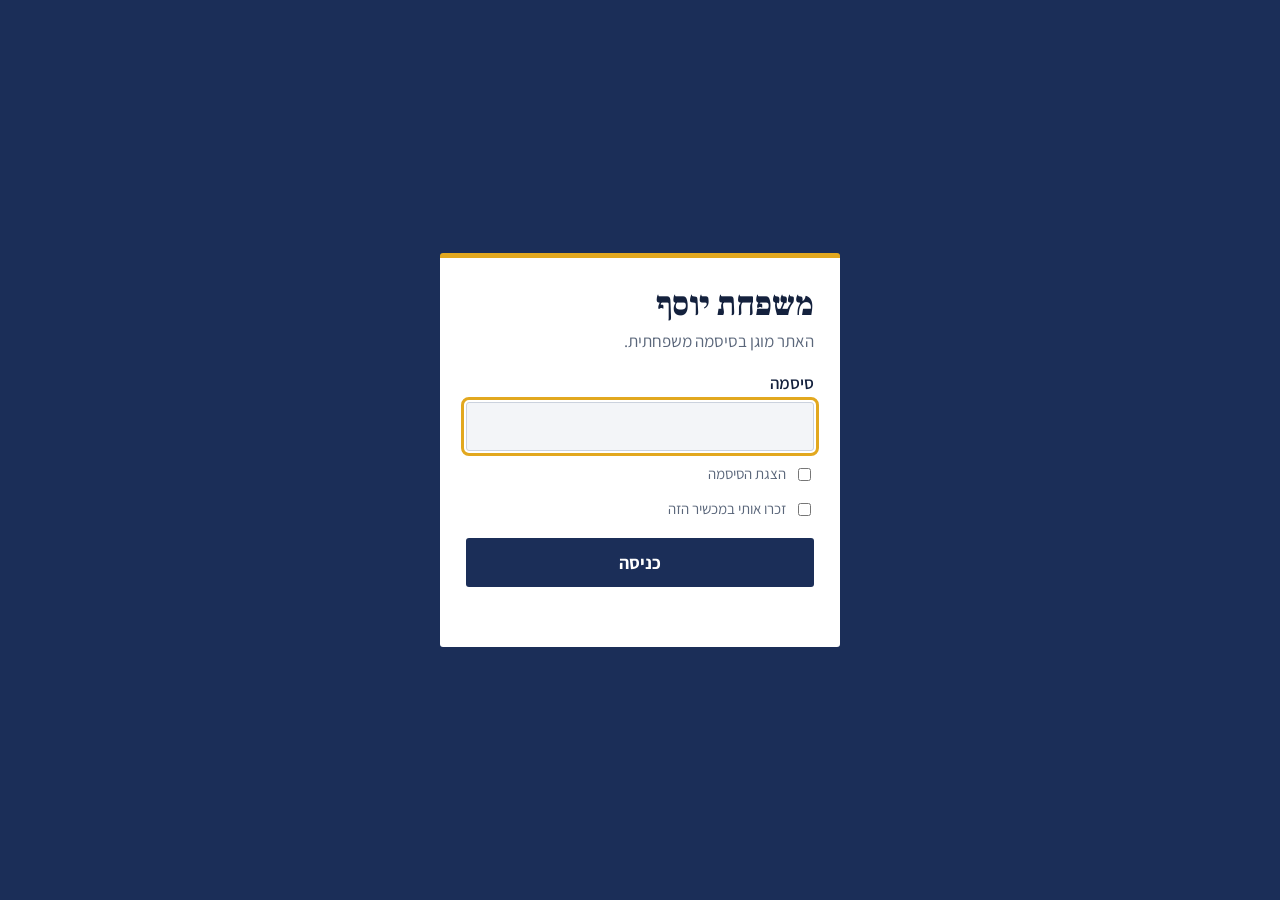
==== index.html @ 4f8b2cb7 "כנסים: אתר ציבורי לכנס יוסף השני 2026" ====
﻿<!doctype html>
<html lang="he" dir="rtl">
<head>
<meta charset="utf-8">
<meta name="viewport" content="width=device-width, initial-scale=1">
<meta name="robots" content="noindex,nofollow">
<meta name="referrer" content="no-referrer">
<title>דף הבית · משפחת יוסף</title>
<link rel="preconnect" href="https://fonts.googleapis.com"><link rel="preconnect" href="https://fonts.gstatic.com" crossorigin><link href="https://fonts.googleapis.com/css2?family=Assistant:wght@400;600;700&family=Frank+Ruhl+Libre:wght@500;700;900&display=swap" rel="stylesheet">
<link rel="stylesheet" href="assets/site.css">
<script>document.documentElement.classList.add('locked')</script>
</head>
<body>
<a class="skip" href="#main">דלגו לתוכן</a>
<header class="site"><div class="in"><a class="brand" href="index.html">משפחת יוסף</a><nav class="nav" aria-label="ניווט ראשי"><a href="index.html" aria-current="page">ראשי</a> <a href="meetings.html">כנסים</a></nav></div></header>
<section class="hero"><div class="in"><div><h1>משפחת יוסף <span class="hero-sub">אברהם וסלמה</span></h1><p>מקום אחד לסיפור המשפחה: ציר זמן, עץ משפחה, תמונות, עדויות ומסמכים.</p><div class="hero-portraits"><figure class="hero-oval"><img src="assets/hero-avraham.jpg" alt="אברהם יוסף"></figure><figure class="hero-oval"><img src="assets/hero-salma.jpg" alt="סלמה יוסף"></figure></div></div><div class="gens" id="gens"></div></div></section>
<main id="main"><div class="tiles"><a class="tile t-meet" href="meetings.html"><h2>כנסים</h2><p>כנס יוסף: מפגשי המשפחה, מה היה ומה הבא.</p><div class=st id=st-meet></div></a>
</div></main>
<footer class="sitefoot"><div class="in"><span>משפחת יוסף</span> <span id="built"></span> <button type="button" class="lockbtn" id="lock">נעילת האתר במכשיר זה</button></div></footer>
<noscript><div class="gate"><div class="box"><h1>משפחת יוסף</h1><p>האתר צריך JavaScript כדי להיפתח.</p></div></div></noscript>
<script>window.PAGE_SCRIPTS=['assets/common.js','assets/home.js'];</script>
<script src="assets/data.js"></script>
<script src="assets/gate.js"></script>
</body>
</html>
---- assets/site.css ----
/* משפחת יוסף · shared styles for all pages */
:root {
  --paper: #F3F5F8;
  --card: #FFFFFF;
  --ink: #14213D;
  --muted: #5A667A;
  --rule: #CBD2DD;
  --indigo: #1B2E58;
  --c-birth: #14808B;
  --c-grand: #2F5FB3;
  --c-great: #5E8A2A;
  --c-death: #C42B2B;
  --c-milestone: #B97F0A;
  --c-conference: #7A44A8;
  --hl: #FFF1C7;
  --hl-edge: #E2A81F;
  --c-male: #8EC5E6;
  --c-female: #F4A7B9;
  --serif: "Frank Ruhl Libre", "David", "Times New Roman", serif;
  --sans: "Assistant", "Segoe UI", "Arial Hebrew", Arial, sans-serif;
  color-scheme: light;
}
@media (prefers-color-scheme: dark) {
  :root {
    --paper: #0E1527; --card: #16203A; --ink: #E7EBF4; --muted: #9CA8BF; --rule: #2B3B5E; --indigo: #0A1124;
    --c-birth: #4FC3CF; --c-grand: #7FA6F0; --c-great: #9BCB63; --c-death: #FF7B7B; --c-milestone: #EBB544; --c-conference: #C39BEE;
    --hl: #3A3220; --hl-edge: #EBB544;
    --c-male: #5AABDE; --c-female: #EC8FAD;
    color-scheme: dark;
  }
}
* { box-sizing: border-box; }
html { scroll-behavior: smooth; }
body { margin: 0; background: var(--paper); color: var(--ink); font-family: var(--sans); font-size: 17px; line-height: 1.5; }
a { color: inherit; }
:focus-visible { outline: 3px solid var(--hl-edge); outline-offset: 2px; }
.skip { position: absolute; inset-inline-start: 8px; top: -60px; background: var(--card); color: var(--ink); padding: 8px 14px; z-index: 20; border: 2px solid var(--hl-edge); }
.skip:focus { top: 8px; }

/* ---------- site header and navigation (every page) ---------- */
.site { background: var(--indigo); color: #F4F6FB; }
.site .in { max-width: 980px; margin: 0 auto; padding: 0 16px; display: flex; align-items: center; gap: 8px 28px; flex-wrap: wrap; }
.brand { font-family: var(--serif); font-weight: 900; font-size: 25px; text-decoration: none; padding: 12px 0; color: #fff; }
.nav { display: flex; flex-wrap: wrap; gap: 0 4px; }
.nav a { display: block; padding: 15px 11px 12px; text-decoration: none; color: #C5CFE4; font-weight: 600; font-size: 16px; border-bottom: 3px solid transparent; }
.nav a:hover { color: #fff; }
.nav a[aria-current="page"] { color: #fff; border-bottom-color: var(--hl-edge); }

/* ---------- page heading (inner pages) ---------- */
.pagehead { max-width: 880px; margin: 0 auto; padding: 38px 16px 14px; }
.pagehead h1 { font-family: var(--serif); font-weight: 900; font-size: clamp(30px, 5vw, 46px); line-height: 1.12; margin: 0 0 10px; letter-spacing: -.01em; }
.pagehead p { margin: 0; max-width: 38em; color: var(--muted); font-size: 18px; }

/* ---------- landing page ---------- */
.hero { background-color: var(--indigo); color: #F4F6FB; padding: 18px 16px 54px; position: relative; }
.hero .in { max-width: 980px; margin: 0 auto; display: grid; grid-template-columns: 1fr 380px; gap: 28px 44px; align-items: stretch; position: relative; z-index: 1; }
.hero-right { display: flex; flex-direction: column; gap: 20px; align-items: center; }
.hero-portraits { display: flex; gap: 24px; justify-content: center; margin-top: 20px; }
.hero-oval { margin: 0; width: 150px; height: 190px; border-radius: 50% / 45%; overflow: hidden; border: 3px solid rgba(255,255,255,0.35); box-shadow: 0 4px 18px rgba(0,0,0,0.45); flex-shrink: 0; }
.hero-oval img { width: 100%; height: 100%; object-fit: cover; display: block; }
.hero h1 { font-family: var(--serif); font-weight: 900; font-size: clamp(40px, 7.5vw, 76px); line-height: 1.02; margin: 18px 0 16px; letter-spacing: -.015em; }
.hero-sub { font-family: var(--sans); font-size: 20px; font-weight: 400; color: #C5CFE4; letter-spacing: 0; vertical-align: baseline; }
.hero p { margin: 0 0 8px; max-width: 26em; font-size: 20px; color: #C5CFE4; }
/* פירמידת דורות */
.gens { display: flex; flex-direction: column; gap: 0; padding-top: 18px; box-sizing: border-box; align-items: center; justify-content: space-between; height: 100%; }
.pyr-row { display: flex; flex-direction: column; align-items: center; gap: 6px; }
.pyr-dots { display: flex; flex-wrap: wrap; justify-content: center; gap: 6px; }
.pyr-dot { width: 14px; height: 14px; border-radius: 50%; display: inline-block; opacity: 0; animation: pop .4s ease-out forwards; background: var(--pdc); flex-shrink: 0; }
.pyr-lbl { font-size: 14px; color: #9BACC8; letter-spacing: .02em; }
.pyr-more { font-size: 12px; color: #9BACC8; align-self: center; padding-inline-start: 2px; }
.pyr-g1 { --pdc: #E8B23C; } /* זהב — אברהם וסלמה */
.pyr-g2 { --pdc: #4FC3CF; } /* טורקיז — ילדים */
.pyr-g3 { --pdc: #7FA6F0; } /* כחול — נכדים */
.pyr-g4 { --pdc: #9BCB63; } /* ירוק — נינים */
@keyframes pop { from { opacity: 0; transform: scale(.3); } to { opacity: 1; transform: scale(1); } }
@media (prefers-reduced-motion: reduce) { .dots i { animation: none; opacity: 1; } html { scroll-behavior: auto; } }

.tiles { max-width: 980px; margin: 0 auto; padding: 34px 16px 12px; display: grid; grid-template-columns: repeat(2, 1fr); gap: 14px; }
.tile { display: block; text-decoration: none; background: var(--card); border: 1px solid var(--rule); border-inline-start: 6px solid var(--tc); border-radius: 3px; padding: 16px 20px 16px; transition: border-color .15s, transform .15s; }
.tile:hover { transform: translateY(-2px); border-color: var(--tc); }
.tile h2 { font-family: var(--serif); font-weight: 700; font-size: 27px; line-height: 1.15; margin: 0 0 6px; }
.tile p { margin: 0; color: var(--muted); font-size: 16px; max-width: 30em; }
.tile .st { margin-top: 10px; font-size: 14.5px; font-weight: 600; color: var(--tc); }
.tile .soon { font-size: 13px; font-weight: 700; border: 1px solid var(--muted); color: var(--muted); border-radius: 999px; padding: 0 9px; margin-inline-start: 2px; vertical-align: middle; }
.t-timeline { --tc: var(--c-birth); } .t-tree { --tc: var(--c-grand); } .t-photos { --tc: var(--c-great); }
.t-stories { --tc: var(--c-conference); } .t-docs { --tc: var(--c-milestone); } .t-meet { --tc: var(--indigo); }
.t-geo { --tc: #C0682A; }
.t-memorial { --tc: #5A3D7A; position: relative; overflow: hidden; }
.t-memorial::before { content: ''; position: absolute; top: 18px; left: -32px; width: 108px; height: 26px; background: #2D2D3A; transform: rotate(-45deg); }
@media (prefers-color-scheme: dark) { .t-meet { --tc: #6C7FAE; } .t-geo { --tc: #E08850; } .t-memorial { --tc: #9B7AC8; } }

/* ---------- memorial / נזכור page ---------- */
.memwrap { max-width: 860px; margin: 0 auto; padding: 4px 16px 48px; }
.mem-header { margin-bottom: 24px; }
.mem-title { font-family: var(--serif); font-weight: 700; font-size: clamp(22px,4vw,30px); margin: 0 0 6px; color: var(--ink); }
.mem-subtitle { margin: 0; color: var(--muted); font-size: 15px; }
.mem-loading { color: var(--muted); font-size: 16px; }
.mem-table-wrap { overflow-x: auto; }
.mem-table { width: 100%; border-collapse: collapse; font-size: 16px; }
.mem-table th { background: #5A3D7A; color: #fff; font-family: var(--serif); font-weight: 700; font-size: 15px; padding: 10px 14px; text-align: right; white-space: nowrap; }
@media (prefers-color-scheme: dark) { .mem-table th { background: #3D2A5A; } }
.mem-table td { padding: 11px 14px; border-bottom: 1px solid var(--rule); vertical-align: middle; }
.mem-table tr:last-child td { border-bottom: none; }
.mem-table tbody tr:nth-child(even) { background: var(--paper); }
.mem-table tbody tr:nth-child(odd) { background: var(--card); }
.mem-table tbody tr:hover { background: var(--hl); }
.mem-name { font-weight: 600; color: var(--c-death); white-space: nowrap; }
.mem-day, .mem-hdate, .mem-greg { white-space: nowrap; color: var(--ink); }
.mem-para { color: var(--muted); font-size: 15px; }
.mem-note { margin-top: 20px; font-size: 14px; color: var(--muted); line-height: 1.6; }
@media (max-width: 600px) {
  .mem-table th, .mem-table td { padding: 8px 10px; font-size: 14px; }
  .mem-para { font-size: 13px; }
}

/* ---------- geo page ---------- */
.geowrap { max-width: 980px; margin: 0 auto; padding: 4px 16px 40px; }
.geo-map { height: 420px; border: 1px solid var(--rule); border-radius: 3px; margin-bottom: 28px; background: var(--card); }
.geo-sections { display: grid; grid-template-columns: repeat(auto-fill, minmax(260px, 1fr)); gap: 16px; }
.geo-sec { background: var(--card); border: 1px solid var(--rule); border-inline-start: 5px solid #C0682A; border-radius: 3px; padding: 16px 20px; }
.geo-sec h2 { font-family: var(--serif); font-size: 20px; font-weight: 700; margin: 0 0 8px; }
.geo-body { margin: 0; color: var(--muted); font-size: 15px; line-height: 1.6; }
.geo-marker { font-size: 22px; line-height: 1; }
/* village pin */
.geo-pin { position: relative; display: flex; flex-direction: column; align-items: center; }
.geo-pin-dot { width: 16px; height: 16px; border-radius: 50%; background: #C0682A; border: 2.5px solid #fff; box-shadow: 0 1px 4px rgba(0,0,0,.5); }
.geo-pin-lbl { margin-top: 3px; background: rgba(255,255,255,.92); border: 1px solid #C0682A; border-radius: 3px; padding: 2px 6px; white-space: nowrap; text-align: center; box-shadow: 0 1px 3px rgba(0,0,0,.25); }
.geo-pin-he { display: block; font-size: 13px; font-weight: 700; color: #222; direction: rtl; }
.geo-pin-en { display: block; font-size: 11px; color: #555; }
/* ta'izz star */
.geo-star-wrap { display: flex; flex-direction: column; align-items: center; }
.geo-star { font-size: 22px; color: #E8B800; line-height: 1; }
.geo-star-lbl { font-size: 12px; font-weight: 700; color: #222; text-align: center; background: rgba(255,255,255,.85); border-radius: 3px; padding: 1px 5px; }
/* camp marker – square dot, label offset left so it doesn't overlap Aden */
.geo-pin-camp { align-items: flex-end; }
.geo-pin-dot-camp { border-radius: 3px; background: #5B7FA6; border-color: #fff; }
.geo-pin-lbl-camp { border-color: #5B7FA6; transform: translateX(60%); }
/* route button */
.geo-route-btn button { font: inherit; font-size: 13px; font-weight: 600; padding: 5px 10px; background: #fff; border: 1.5px solid #aaa; border-radius: 3px; cursor: pointer; box-shadow: 0 1px 4px rgba(0,0,0,.2); }
.geo-route-btn button:hover { background: #f0f0f0; }
@media (max-width: 640px) { .geo-map { height: 280px; } }
@media (prefers-color-scheme: dark) { .geo-sec { border-inline-start-color: #E08850; } }
/* geo photos */
.geo-photos { display: flex; gap: 24px; flex-wrap: wrap; margin-bottom: 8px; align-items: stretch; }
.geo-photo-fig { margin: 0; flex: 1 1 260px; max-width: 480px; display: flex; flex-direction: column; }
.geo-photo-fig img { width: 100%; flex: 1; min-height: 0; object-fit: contain; object-position: top; background: #fff; display: block; border-radius: 4px; border: 1px solid var(--rule); }
.geo-photo-fig figcaption { font-size: 14px; color: var(--muted); margin-top: 8px; text-align: right; line-height: 1.4; flex-shrink: 0; }
.geo-photos-credit { font-size: 13px; color: var(--muted); margin: 12px 0 32px; }
.geo-photos-credit a { color: var(--muted); text-decoration: underline; }
.geo-photos-credit a:hover { color: var(--ink); }
/* geo document tabs */
.geo-doc-tabs { display: flex; flex-wrap: wrap; gap: 6px; margin-bottom: 0; border-bottom: 2px solid var(--rule); }
.geo-doc-tab { font: inherit; font-size: 15px; font-weight: 600; padding: 9px 18px; background: none; border: none; border-bottom: 3px solid transparent; cursor: pointer; color: var(--muted); margin-bottom: -2px; }
.geo-doc-tab:hover { color: var(--ink); }
.geo-doc-tab.active { color: var(--ink); border-bottom-color: #C0682A; }
.geo-doc-panels { margin-top: 0; }
.geo-doc-panel { display: none; padding: 28px 0; }
.geo-doc-panel.active { display: block; }
.geo-doc-panel h2 { font-family: var(--serif); font-size: 22px; font-weight: 700; margin: 0 0 14px; }
.geo-doc-panel h3 { font-family: var(--serif); font-size: 18px; font-weight: 700; margin: 22px 0 8px; color: var(--ink); }
.geo-doc-panel p, .geo-doc-panel li { color: var(--muted); font-size: 16px; line-height: 1.7; margin: 0 0 10px; }
.geo-doc-panel ul, .geo-doc-panel ol { padding-inline-start: 22px; margin: 0 0 12px; }
.geo-doc-panel li { margin-bottom: 6px; }
/* route map in tab 3 */
.geo-route-fig { margin: 0 0 24px; }
.geo-route-fig img { width: 100%; height: auto; display: block; border-radius: 4px; border: 1px solid var(--rule); }
.geo-route-fig figcaption { font-size: 14px; color: var(--muted); margin-top: 8px; text-align: center; line-height: 1.4; }
@media (max-width: 640px) { .geo-photos { flex-direction: column; } .geo-photo-fig { max-width: 100%; } }

/* ---------- placeholder / simple content pages ---------- */
.simple { max-width: 880px; margin: 0 auto; padding: 8px 16px 40px; }
.simple h2 { font-family: var(--serif); font-size: 24px; margin: 26px 0 8px; }
.simple ul { margin: 0; padding-inline-start: 22px; color: var(--ink); }
.simple li { margin: 4px 0; }
.notice { background: var(--hl); border: 1px solid var(--hl-edge); border-radius: 3px; padding: 12px 16px; margin: 8px 0 4px; max-width: 40em; }
.docs { display: grid; gap: 12px; margin-top: 10px; }
.doc { background: var(--card); border: 1px solid var(--rule); border-inline-start: 5px solid var(--c-milestone); border-radius: 3px; padding: 12px 16px; }
.doc h3 { font-family: var(--serif); font-size: 21px; margin: 0 0 4px; }
.doc p { margin: 0 0 6px; color: var(--muted); font-size: 15.5px; }
.doc a.dl { font-weight: 700; color: var(--c-grand); }

/* ---------- timeline page ---------- */
.bar { position: sticky; top: 0; z-index: 5; background: var(--paper); border-bottom: 1px solid var(--rule); border-top: 1px solid var(--rule); }
.bar .in { max-width: 880px; margin: 0 auto; padding: 10px 16px; display: flex; flex-wrap: wrap; gap: 8px; align-items: center; }
.chip { font: inherit; font-size: 15px; font-weight: 600; display: inline-flex; align-items: center; gap: 7px; padding: 5px 13px; border: 1.5px solid var(--rule); border-radius: 999px; background: var(--card); color: var(--ink); cursor: pointer; }
.chip .g { font-size: 13px; line-height: 1; }
.chip .n { font-weight: 400; color: var(--muted); }
.chip[aria-pressed="true"] { border-color: currentColor; }
.chip[aria-pressed="false"] { opacity: .5; }
.chip[data-t="birth"] { color: var(--c-birth); } .chip[data-t="grand"] { color: var(--c-grand); } .chip[data-t="great"] { color: var(--c-great); }
.chip[data-t="death"] { color: var(--c-death); } .chip[data-t="milestone"] { color: var(--c-milestone); } .chip[data-t="conference"] { color: var(--c-conference); }
.chip .l { color: var(--ink); } .chip[data-t="death"] .l { color: var(--c-death); }
.legend { margin-inline-start: auto; font-size: 14px; color: var(--muted); display: inline-flex; align-items: center; gap: 8px; }
.legend i { width: 18px; height: 12px; background: var(--hl); border: 1px solid var(--hl-edge); border-radius: 2px; display: inline-block; }

main.tl { max-width: 880px; margin: 0 auto; padding: 8px 16px 24px; }
.stage { position: relative; }
#art { position: absolute; inset: 0; overflow: visible; pointer-events: none; direction: ltr; }
#art text { font-family: var(--serif); fill: var(--muted); }
#art text.dec { font-weight: 700; font-size: 17px; fill: var(--ink); }
#art text.yr { font-size: 13px; }
#art text.gap { font-family: var(--sans); font-size: 13px; font-style: italic; direction: rtl; text-anchor: end; }
#art .spine { stroke: var(--indigo); stroke-width: 2.5; }
@media (prefers-color-scheme: dark) { #art .spine { stroke: #6C7FAE; } }
#art .spine.cut { stroke-dasharray: 2 6; stroke-linecap: round; }
#art .tick { stroke: var(--rule); stroke-width: 1; }
#art .tick.d { stroke: var(--muted); stroke-width: 1.5; }
#art .cn { fill: none; stroke-width: 1.5; opacity: .5; transition: opacity .15s, stroke-width .15s; }
#art .cn.hl { stroke-width: 2.3; opacity: .8; }
#art .cn.on { opacity: 1; stroke-width: 3; }
#art .dot { transition: transform .15s; transform-box: fill-box; transform-origin: center; }
#art .dot.on { transform: scale(1.5); }
.draw .cn { stroke-dasharray: 1; stroke-dashoffset: 1; animation: draw .9s cubic-bezier(.3,.7,.2,1) forwards; animation-delay: calc(var(--i) * 16ms); }
@keyframes draw { to { stroke-dashoffset: 0; } }
@media (prefers-reduced-motion: reduce) { .draw .cn { animation: none; stroke-dashoffset: 0; } }

ol.events { list-style: none; margin: 0; padding: 0; position: relative; }
.ev { position: absolute; background: var(--card); border: 1px solid var(--rule); border-inline-start: 5px solid var(--tc); border-radius: 3px; padding: 9px 14px 10px; display: block; }
.ev[hidden] { display: none; }
.ev.t-birth { --tc: var(--c-birth); } .ev.t-grand { --tc: var(--c-grand); } .ev.t-great { --tc: var(--c-great); }
.ev.t-death { --tc: var(--c-death); } .ev.t-milestone { --tc: var(--c-milestone); } .ev.t-conference { --tc: var(--c-conference); }
.ev.hl { background: var(--hl); border-color: var(--hl-edge); border-inline-start-color: var(--hl-edge); }
.ev.hl .when { color: var(--c-milestone); }
.ev .top { display: flex; align-items: baseline; gap: 10px; }
.ev .g { color: var(--tc); font-size: 13px; }
.ev .when { font-family: var(--serif); font-weight: 700; font-size: 21px; color: var(--tc); line-height: 1; }
.ev .tx { font-weight: 600; font-size: 18px; line-height: 1.35; }
.ev.t-grand .tx, .ev.t-great .tx { font-size: 15.5px; color: var(--tc); }
.ev.t-death .tx { color: var(--c-death); }
.ev .note { margin: 4px 0 0; font-size: 14.5px; color: var(--muted); line-height: 1.4; }
.ev .tag { font-size: 13px; font-weight: 700; color: var(--c-conference); border: 1px solid currentColor; border-radius: 999px; padding: 0 8px; margin-inline-start: 6px; white-space: nowrap; }
.ev.postponed .tx { text-decoration: line-through; text-decoration-thickness: 1.5px; text-decoration-color: var(--muted); }
.ev.postponed { border-style: dashed; border-inline-start-style: solid; }
.ev .chips { display: flex; flex-wrap: wrap; gap: 6px; margin: 8px 0 0; }
.ev .c { display: flex; flex-direction: column; padding: 3px 9px 4px; border: 1px solid var(--rule); border-inline-start: 3px solid var(--tc); border-radius: 3px; background: var(--paper); min-width: 0; }
.ev .c .nm { font-weight: 600; font-size: 16px; line-height: 1.25; }
.ev .c .pr { font-size: 12.5px; color: var(--muted); line-height: 1.25; }
.ev .c.dead .nm, .dead { color: var(--c-death); }
.dec { color: var(--c-death); }
.empty { padding: 48px 8px; text-align: center; color: var(--muted); }
.fine { max-width: 880px; margin: 0 auto; padding: 0 16px 40px; color: var(--muted); font-size: 14px; }
.fine p { margin: 4px 0; max-width: 46em; }

/* ---------- family tree page ---------- */
.treewrap { max-width: 980px; margin: 0 auto; padding: 4px 16px 40px; }
.find { display: flex; flex-wrap: wrap; gap: 10px 16px; align-items: center; margin: 4px 0 18px; }
.find input { font: inherit; font-size: 17px; padding: 9px 14px; min-width: min(100%, 320px); border: 1.5px solid var(--rule); border-radius: 3px; background: var(--card); color: var(--ink); }
.find .sum { color: var(--muted); font-size: 16px; }
.branches { display: grid; grid-template-columns: repeat(auto-fit, minmax(340px, 1fr)); gap: 14px; align-items: start; }
details.br { background: var(--card); border: 1px solid var(--rule); border-top: 4px solid var(--c-birth); border-radius: 3px; padding: 0 14px; }
details.br[hidden] { display: none; }
details.br summary { cursor: pointer; padding: 11px 0; list-style: none; display: flex; flex-wrap: wrap; align-items: baseline; gap: 4px 12px; }
details.br summary::-webkit-details-marker { display: none; }
details.br summary::before { content: "▸"; color: var(--muted); font-size: 13px; }
details.br[open] summary::before { content: "▾"; }
.br .ch { font-family: var(--serif); font-weight: 700; font-size: 21px; line-height: 1.2; }
.br .ch small { font-family: var(--sans); font-weight: 400; font-size: 14px; color: var(--muted); }
.br .cnt { font-size: 13.5px; color: var(--muted); margin-inline-start: auto; }
.br ul { list-style: none; margin: 0; padding: 0 0 12px; }
.br li.gc { padding: 7px 0 3px; border-top: 1px solid var(--rule); }
.br li.gc:first-child { border-top: 0; }
.br li[hidden] { display: none; }
.br .gname { font-weight: 700; font-size: 17px; color: var(--c-grand); }
.br .gname.dead { color: var(--c-death); }
.br .gname small { font-weight: 400; color: var(--muted); font-size: 14px; }
.br ul.kids { padding: 2px 0 6px; margin-inline-start: 4px; border-inline-start: 2px solid var(--rule); }
.br ul.kids li { padding: 1px 12px; font-size: 15.5px; }
.br ul.kids .y { color: var(--muted); font-size: 14px; }
.br ul.kids .x { color: var(--muted); font-style: italic; }
.br ul.kids .m { color: var(--muted); font-size: 13.5px; }
.br .none { margin: 0; padding: 0 0 12px; color: var(--muted); font-size: 14.5px; }
.br .rd { cursor: help; border-bottom: 1px dotted var(--c-death); }

/* ---------- footer (every page) ---------- */
.sitefoot { border-top: 1px solid var(--rule); margin-top: 28px; }
.sitefoot .in { max-width: 980px; margin: 0 auto; padding: 16px 16px 40px; color: var(--muted); font-size: 14px; display: flex; flex-wrap: wrap; gap: 4px 24px; }

@media (max-width: 640px) {
  body { font-size: 16px; }
  .site .in { gap: 0 16px; }
  .nav { flex-basis: 100%; margin: 0 -8px; }
  .nav a { padding: 8px 9px 7px; font-size: 15px; }
  .hero { padding-bottom: 38px; }
  .hero .in { grid-template-columns: 1fr; }
  .hero-portraits { gap: 14px; margin-top: 16px; }
  .hero-oval { width: 100px; height: 126px; }
  .hero-oval img { width: 100%; height: 100%; }
  .gens { height: auto; padding-top: 16px; }
  .hero p { font-size: 18px; }
  .tiles { grid-template-columns: 1fr; padding-top: 24px; }
  .legend { margin-inline-start: 0; flex-basis: 100%; }
  .bar { position: static; }
  .ev { padding: 8px 10px 9px; }
  .ev .tx { font-size: 16.5px; }
  .ev .when { font-size: 19px; }
  .branches { grid-template-columns: 1fr; }
}
@media print {
  .site, .bar, .find, .skip { display: none; }
  body { background: #fff; color: #000; }
  html { scroll-behavior: auto; }
  .ev, details.br { break-inside: avoid; }
}

/* ---------- password gate ---------- */
.locked main, .locked footer, .locked .site { visibility: hidden; }
.gate { position: fixed; inset: 0; z-index: 100; background: var(--indigo); display: grid; place-items: center; padding: 16px; }
.gate .box { background: var(--card); color: var(--ink); width: 100%; max-width: 400px; padding: 28px 26px 24px; border-radius: 3px; border-top: 5px solid var(--hl-edge); }
.gate h1 { font-family: var(--serif); font-weight: 900; font-size: 34px; line-height: 1.1; margin: 0 0 6px; }
.gate p { margin: 0 0 16px; color: var(--muted); }
.gate label.pw { display: block; font-weight: 600; margin-bottom: 6px; }
.gate input[type="password"], .gate input[type="text"] { width: 100%; font: inherit; font-size: 18px; padding: 10px 12px; border: 1.5px solid var(--rule); border-radius: 3px; background: var(--paper); color: var(--ink); direction: ltr; text-align: start; }
.gate .rem { display: flex; gap: 8px; align-items: center; margin: 12px 0 4px; font-size: 15px; color: var(--muted); }
.gate button.go { margin-top: 14px; width: 100%; font: inherit; font-weight: 700; font-size: 18px; padding: 11px; border: 0; border-radius: 3px; background: var(--indigo); color: #fff; cursor: pointer; }
.gate .err { min-height: 1.5em; margin: 10px 0 0; color: var(--c-death); font-weight: 600; }
.lockbtn { font: inherit; font-size: 14px; background: none; border: 0; padding: 0; color: var(--muted); text-decoration: underline; cursor: pointer; }
.doc button.dl { font: inherit; font-weight: 700; color: var(--c-grand); background: none; border: 0; padding: 0; cursor: pointer; text-decoration: underline; }

/* ---------- family tree diagram ---------- */
:root { --line: #8B95A8; --box: #EEF1F5; }
@media (prefers-color-scheme: dark) { :root { --line: #54648C; --box: #1D2A48; } }
.treebar { display: flex; flex-wrap: wrap; gap: 8px 14px; align-items: center; margin: 0 0 12px; }
.viewtabs { display: inline-flex; border: 1.5px solid var(--rule); border-radius: 3px; overflow: hidden; }
.viewtabs button { font: inherit; font-weight: 600; padding: 6px 18px; background: var(--card); color: var(--ink); border: 0; cursor: pointer; }
.viewtabs button[aria-pressed="true"] { background: var(--indigo); color: #fff; }
.tools { display: inline-flex; flex-wrap: wrap; gap: 8px; align-items: center; }
.tools[hidden], #treeview[hidden], #listview[hidden] { display: none; }
.tools button, .tools select { font: inherit; font-size: 15px; padding: 5px 12px; background: var(--card); color: var(--ink); border: 1.5px solid var(--rule); border-radius: 3px; cursor: pointer; }
.treebox { overflow: auto; border: 1px solid var(--rule); border-radius: 3px; background: var(--card); padding: 30px 28px 54px; max-height: 80vh; }
.treebox-fs { position: fixed; inset: 0; z-index: 500; max-height: 100vh; height: 100vh; border-radius: 0; padding: 20px; }
.tr, .tr ul { list-style: none; margin: 0; padding: 0; display: flex; justify-content: center; position: relative; width: max-content; }
.tr { margin: 0 auto; min-width: 100%; }
.tr ul { padding-top: 26px; }
.tr li { position: relative; padding: 26px 7px 0; display: flex; flex-direction: column; align-items: center; }
.tr > li { padding-top: 0; }
.tr li::before, .tr li::after { content: ""; position: absolute; top: 0; height: 26px; width: 50%; border-top: 2px solid var(--line); }
.tr li::before { right: 50%; border-right: 2px solid var(--line); }
.tr li::after { left: 50%; }
.tr > li::before, .tr > li::after { display: none; }
.tr li:first-child::after { border-top: 0; }
.tr li:last-child::before { border-top: 0; }
.tr li:only-child::after { display: none; }
.tr ul::before { content: ""; position: absolute; top: 0; left: 50%; height: 26px; border-left: 2px solid var(--line); }
.tr li.collapsed > ul { display: none; }
.nd { display: flex; align-items: center; position: relative; margin-bottom: 14px; }
.nd .link { width: 16px; border-top: 2px solid var(--line); }
.pb { min-width: 96px; max-width: 150px; padding: 6px 10px 7px; border: 2.5px solid var(--gc, var(--muted)); border-radius: 8px; background: var(--box); text-align: center; line-height: 1.25; }
.pb .n { font-weight: 700; font-size: 15.5px; overflow-wrap: anywhere; }
.pb .y { font-size: 13px; color: var(--muted); }
.pb .m { font-size: 12px; color: var(--muted); }
.pb.sp { border-style: dashed; border-color: var(--muted); background: var(--paper); }
.pb.dead .n { color: var(--c-death); }
.pb.xx .n { color: var(--muted); font-style: italic; font-weight: 600; }
.pb.hit { box-shadow: 0 0 0 4px var(--hl-edge); }
.pb.male  { border-color: var(--c-male); }
.pb.female { border-color: var(--c-female); }
.pb.male .n  { color: var(--c-male); }
.pb.female .n { color: var(--c-female); }
.br .male  { color: var(--c-male); }
.br .female { color: var(--c-female); }
.nd[data-g="0"] { --gc: var(--c-milestone); } .nd[data-g="1"] { --gc: var(--c-birth); } .nd[data-g="2"] { --gc: var(--c-grand); } .nd[data-g="3"] { --gc: var(--c-great); }
.tg { position: absolute; bottom: -14px; left: 50%; transform: translateX(-50%); min-width: 26px; height: 24px; padding: 0 7px; border: 2px solid var(--line); border-radius: 999px; background: var(--card); color: var(--ink); font: inherit; font-size: 13px; font-weight: 700; line-height: 1; cursor: pointer; z-index: 2; }
.tg:hover { border-color: var(--ink); }
@media (max-width: 640px) { .treebox { padding: 20px 12px 48px; } }
@media print { .treebar, #treeview { display: none; } #listview { display: block !important; } #listview[hidden] { display: block !important; } }

/* ── media page ─────────────────────────────────────────────── */
.mediawrap { max-width: 900px; margin: 0 auto; padding: 0 16px 60px; }
.mediawrap .viewtabs { margin-bottom: 28px; }
.mediawrap .viewtabs button[aria-selected="true"] { background: var(--indigo); color: #fff; }
.mediawrap .viewtabs button[aria-selected="false"] { background: var(--card); color: var(--ink); }
.media-group { margin-bottom: 40px; }
.media-group-title { font-family: var(--serif); font-size: 22px; font-weight: 700; color: var(--ink); margin: 0 0 16px; padding-bottom: 8px; border-bottom: 2px solid var(--rule); }
.video-grid { display: grid; grid-template-columns: repeat(auto-fill, minmax(200px, 1fr)); gap: 20px; }
.video-card { display: block; text-decoration: none; color: var(--ink); background: var(--card); border: 1px solid var(--rule); border-radius: 8px; overflow: hidden; transition: box-shadow .15s; }
.video-card:hover { box-shadow: 0 4px 16px rgba(0,0,0,.12); }
.video-thumb { position: relative; aspect-ratio: 16/9; background: #000; overflow: hidden; }
.video-thumb img { width: 100%; height: 100%; object-fit: cover; display: block; }
.play-btn { position: absolute; inset: 0; display: flex; align-items: center; justify-content: center; font-size: 36px; color: rgba(255,255,255,.88); text-shadow: 0 2px 8px rgba(0,0,0,.5); pointer-events: none; opacity: 0; transition: opacity .15s; }
.video-card:hover .play-btn { opacity: 1; }
.video-title { margin: 0; padding: 10px 12px; font-size: 14px; font-weight: 600; line-height: 1.4; }
.media-soon { color: var(--muted); font-size: 18px; padding: 40px 0; text-align: center; }
@media (max-width: 480px) { .video-grid { grid-template-columns: 1fr 1fr; gap: 12px; } }
/* photo search */
.photo-search-wrap { display: flex; align-items: center; gap: 10px; margin-bottom: 16px; }
#photo-q { flex: 1; padding: 8px 14px; border: 1px solid var(--rule); border-radius: 20px; background: var(--card); color: var(--fg); font-size: 15px; font-family: inherit; outline: none; }
#photo-q:focus { border-color: var(--teal); }
.photo-q-count { font-size: 13px; color: var(--muted); white-space: nowrap; }
/* photo sections (collapsible) */
.photo-section { border: 1px solid var(--rule); border-radius: 8px; margin-bottom: 14px; overflow: hidden; }
.photo-section-title { display: flex; align-items: center; justify-content: space-between; padding: 12px 16px; cursor: pointer; font-size: 17px; font-weight: 700; list-style: none; background: var(--card); user-select: none; }
.photo-section-title::-webkit-details-marker { display: none; }
.photo-section-title::after { content: '▸'; font-size: 13px; color: var(--muted); transition: transform .2s; flex-shrink: 0; }
.photo-section[open] > .photo-section-title::after { transform: rotate(90deg); }
.photo-section-title:hover { background: var(--hover, rgba(255,255,255,.05)); }
.photo-section-name { display: flex; align-items: baseline; gap: 4px; }
.photo-count { font-size: 13px; font-weight: 400; color: var(--muted); }
.photo-section .photo-grid { padding: 12px; }
.doc-card { display: flex; flex-direction: column; align-items: center; justify-content: center; border: 2px solid var(--rule); border-radius: 6px; padding: 16px 8px; background: var(--card); text-decoration: none; color: var(--fg); cursor: pointer; transition: border-color .15s; min-height: 140px; text-align: center; }
.doc-card:hover { border-color: var(--teal); }
.doc-icon { font-size: 40px; line-height: 1; margin-bottom: 8px; }
.doc-label { font-size: 12px; color: var(--muted); line-height: 1.4; word-break: break-word; }
/* photo gallery */
.photo-grid { display: grid; grid-template-columns: repeat(auto-fill, minmax(160px, 1fr)); gap: 10px; }
.photo-thumb { padding: 0; border: 2px solid var(--rule); border-radius: 6px; overflow: hidden; cursor: pointer; background: var(--card); transition: border-color .15s, transform .15s; }
.photo-thumb:hover, .photo-thumb:focus-visible { border-color: var(--teal); transform: scale(1.02); outline: none; }
.photo-thumb img { display: block; width: 100%; height: 140px; object-fit: cover; }
@media (max-width: 480px) { .photo-grid { grid-template-columns: 1fr 1fr; gap: 8px; } .photo-thumb img { height: 110px; } }
/* lightbox */
#lb { position: fixed; inset: 0; z-index: 1200; display: flex; align-items: center; justify-content: center; }
#lb[hidden] { display: none; }
.lb-overlay { position: absolute; inset: 0; background: rgba(0,0,0,.88); }
.lb-stage { position: relative; z-index: 1; display: flex; flex-direction: column; align-items: center; max-width: 92vw; max-height: 92vh; }
.lb-img { max-width: 88vw; max-height: 78vh; object-fit: contain; border-radius: 4px; display: block; }
.lb-caption { color: #e8e8e8; font-size: 14px; margin: 10px 0 0; text-align: center; max-width: 80vw; direction: rtl; }
.lb-close, .lb-prev, .lb-next { position: fixed; background: rgba(0,0,0,.6); border: none; color: #fff; cursor: pointer; border-radius: 50%; line-height: 1; }
.lb-close { top: 16px; left: 16px; font-size: 22px; width: 40px; height: 40px; }
.lb-prev, .lb-next { top: 50%; transform: translateY(-50%); font-size: 36px; width: 48px; height: 48px; }
.lb-prev { right: 12px; }
.lb-next { left: 12px; }
.lb-close:hover, .lb-prev:hover, .lb-next:hover { background: var(--teal); }

/* ── stories page ────────────────────────────────────────────── */
.storieswrap { max-width: 740px; margin: 0 auto; padding: 0 16px 60px; }
.testimony { background: var(--card); border-radius: 12px; box-shadow: 0 1px 4px rgba(0,0,0,.07); }
.testimony-body { padding: 32px 36px 36px; }
.story-byline { font-weight: 700; color: var(--ink); margin: 0 0 20px; }
/* letter byline — slightly larger than letter text (18px) */
.story-byline-letter { font-family: 'Assistant', sans-serif; font-size: 19px; padding-top: 24px; }
/* bio byline — slightly larger than bio text (20px) */
.story-byline-bio { font-family: var(--serif); font-size: 22px; font-weight: 700; }
.story-divider { border: none; border-top: 1px solid var(--rule); margin: 32px 0; }
/* letter — sans font (Assistant) */
.story-letter p { font-family: 'Assistant', sans-serif; font-size: 18px; line-height: 1.85; color: var(--ink); margin: 0 0 16px; }
.story-letter p:last-child { margin-bottom: 0; }
.story-letter-attr { text-align: left; font-style: italic; color: var(--muted); font-size: 15px; margin-top: 20px; }
.story-byline-sub { font-size: 16px; font-weight: 400; font-family: 'Assistant', sans-serif; color: var(--muted); }
/* biography — serif font (Frank Ruhl Libre) */
.story-bio p { font-family: var(--serif); font-size: 20px; line-height: 1.85; color: var(--ink); margin: 0 0 18px; font-weight: 500; }
.story-bio p:last-child { margin-bottom: 0; }
.story-bio h3 { font-family: var(--serif); font-size: 20px; font-weight: 700; color: var(--indigo); margin: 28px 0 10px; }
.story-bio h3:first-child { margin-top: 0; }
@media (max-width: 600px) { .testimony-body { padding: 20px 18px 28px; } .story-letter p { font-size: 16px; } .story-bio p { font-size: 18px; } }
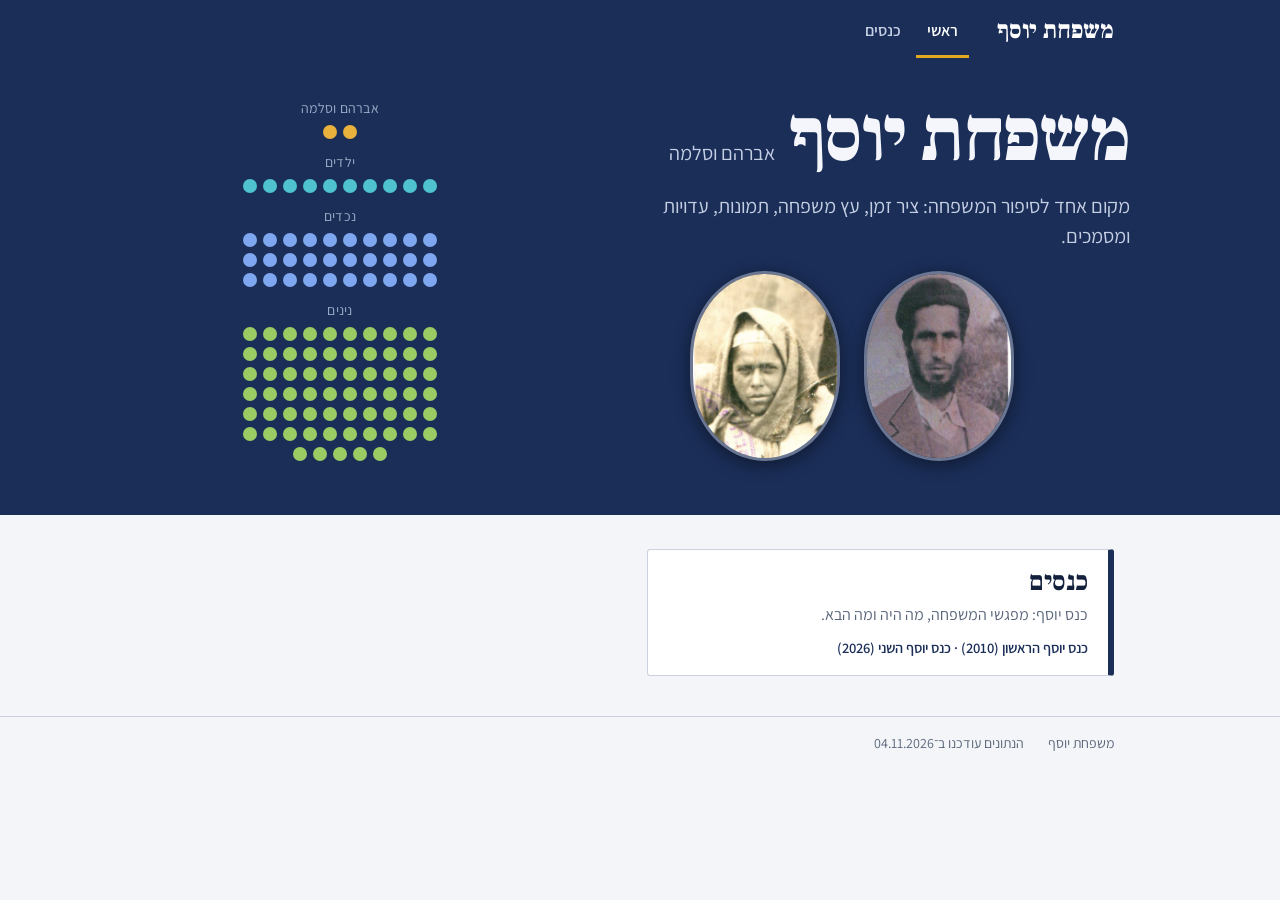
==== commit ee3015b8: "כנסים: אתר ציבורי לכנס יוסף השני 2026" ====
--- a/index.html
+++ b/index.html
@@ -8,7 +8,6 @@
 <title>דף הבית · משפחת יוסף</title>
 <link rel="preconnect" href="https://fonts.googleapis.com"><link rel="preconnect" href="https://fonts.gstatic.com" crossorigin><link href="https://fonts.googleapis.com/css2?family=Assistant:wght@400;600;700&family=Frank+Ruhl+Libre:wght@500;700;900&display=swap" rel="stylesheet">
 <link rel="stylesheet" href="assets/site.css">
-<script>document.documentElement.classList.add('locked')</script>
 </head>
 <body>
 <a class="skip" href="#main">דלגו לתוכן</a>
@@ -16,10 +15,9 @@
 <section class="hero"><div class="in"><div><h1>משפחת יוסף <span class="hero-sub">אברהם וסלמה</span></h1><p>מקום אחד לסיפור המשפחה: ציר זמן, עץ משפחה, תמונות, עדויות ומסמכים.</p><div class="hero-portraits"><figure class="hero-oval"><img src="assets/hero-avraham.jpg" alt="אברהם יוסף"></figure><figure class="hero-oval"><img src="assets/hero-salma.jpg" alt="סלמה יוסף"></figure></div></div><div class="gens" id="gens"></div></div></section>
 <main id="main"><div class="tiles"><a class="tile t-meet" href="meetings.html"><h2>כנסים</h2><p>כנס יוסף: מפגשי המשפחה, מה היה ומה הבא.</p><div class=st id=st-meet></div></a>
 </div></main>
-<footer class="sitefoot"><div class="in"><span>משפחת יוסף</span> <span id="built"></span> <button type="button" class="lockbtn" id="lock">נעילת האתר במכשיר זה</button></div></footer>
-<noscript><div class="gate"><div class="box"><h1>משפחת יוסף</h1><p>האתר צריך JavaScript כדי להיפתח.</p></div></div></noscript>
-<script>window.PAGE_SCRIPTS=['assets/common.js','assets/home.js'];</script>
+<footer class="sitefoot"><div class="in"><span>משפחת יוסף</span> <span id="built"></span></div></footer>
 <script src="assets/data.js"></script>
-<script src="assets/gate.js"></script>
+<script src="assets/common.js"></script>
+<script src="assets/home.js"></script>
 </body>
 </html>
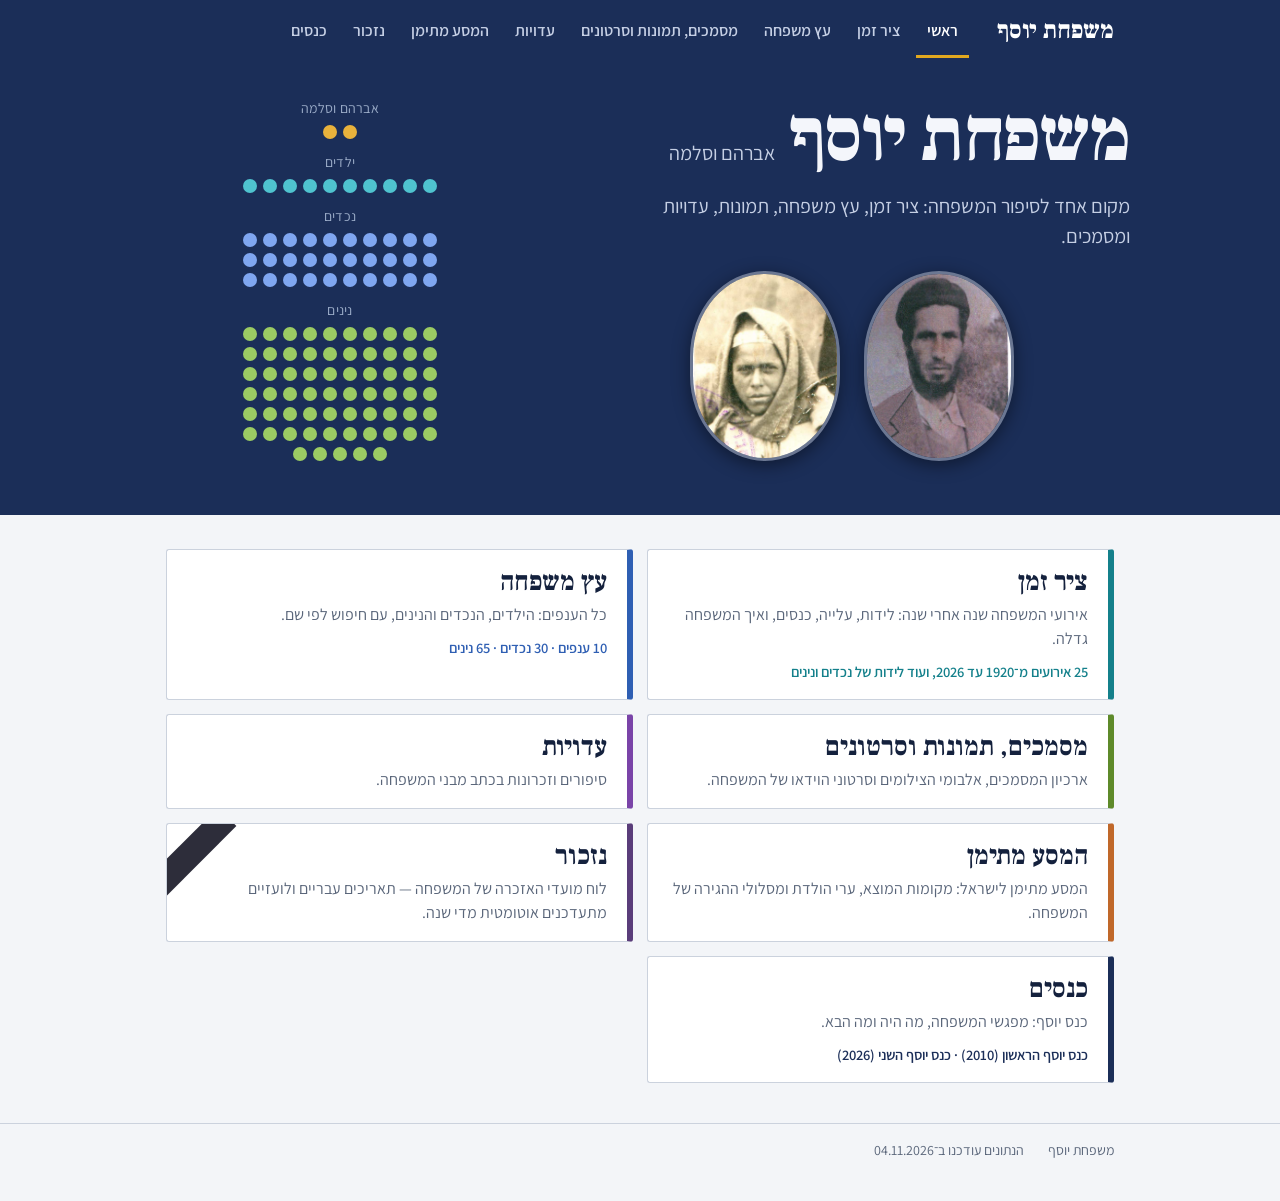
==== commit 3ccd5659: "שער: טיזר מלא + דף 404 'העמוד ייחשף בקרוב'" ====
--- a/index.html
+++ b/index.html
@@ -11,9 +11,15 @@
 </head>
 <body>
 <a class="skip" href="#main">דלגו לתוכן</a>
-<header class="site"><div class="in"><a class="brand" href="index.html">משפחת יוסף</a><nav class="nav" aria-label="ניווט ראשי"><a href="index.html" aria-current="page">ראשי</a> <a href="meetings.html">כנסים</a></nav></div></header>
+<header class="site"><div class="in"><a class="brand" href="index.html">משפחת יוסף</a><nav class="nav" aria-label="ניווט ראשי"><a href="index.html" aria-current="page">ראשי</a> <a href="timeline.html">ציר זמן</a> <a href="tree.html">עץ משפחה</a> <a href="photos.html">מסמכים, תמונות וסרטונים</a> <a href="stories.html">עדויות</a> <a href="geo.html">המסע מתימן</a> <a href="memorial.html">נזכור</a> <a href="meetings.html">כנסים</a></nav></div></header>
 <section class="hero"><div class="in"><div><h1>משפחת יוסף <span class="hero-sub">אברהם וסלמה</span></h1><p>מקום אחד לסיפור המשפחה: ציר זמן, עץ משפחה, תמונות, עדויות ומסמכים.</p><div class="hero-portraits"><figure class="hero-oval"><img src="assets/hero-avraham.jpg" alt="אברהם יוסף"></figure><figure class="hero-oval"><img src="assets/hero-salma.jpg" alt="סלמה יוסף"></figure></div></div><div class="gens" id="gens"></div></div></section>
-<main id="main"><div class="tiles"><a class="tile t-meet" href="meetings.html"><h2>כנסים</h2><p>כנס יוסף: מפגשי המשפחה, מה היה ומה הבא.</p><div class=st id=st-meet></div></a>
+<main id="main"><div class="tiles"><a class="tile t-timeline" href="timeline.html"><h2>ציר זמן</h2><p>אירועי המשפחה שנה אחרי שנה: לידות, עלייה, כנסים, ואיך המשפחה גדלה.</p><div class=st id=st-timeline></div></a>
+<a class="tile t-tree" href="tree.html"><h2>עץ משפחה</h2><p>כל הענפים: הילדים, הנכדים והנינים, עם חיפוש לפי שם.</p><div class=st id=st-tree></div></a>
+<a class="tile t-photos" href="photos.html"><h2>מסמכים, תמונות וסרטונים</h2><p>ארכיון המסמכים, אלבומי הצילומים וסרטוני הוידאו של המשפחה.</p></a>
+<a class="tile t-stories" href="stories.html"><h2>עדויות</h2><p>סיפורים וזכרונות בכתב מבני המשפחה.</p></a>
+<a class="tile t-geo" href="geo.html"><h2>המסע מתימן</h2><p>המסע מתימן לישראל: מקומות המוצא, ערי הולדת ומסלולי ההגירה של המשפחה.</p></a>
+<a class="tile t-memorial" href="memorial.html"><h2>נזכור</h2><p>לוח מועדי האזכרה של המשפחה — תאריכים עבריים ולועזיים מתעדכנים אוטומטית מדי שנה.</p></a>
+<a class="tile t-meet" href="meetings.html"><h2>כנסים</h2><p>כנס יוסף: מפגשי המשפחה, מה היה ומה הבא.</p><div class=st id=st-meet></div></a>
 </div></main>
 <footer class="sitefoot"><div class="in"><span>משפחת יוסף</span> <span id="built"></span></div></footer>
 <script src="assets/data.js"></script>
